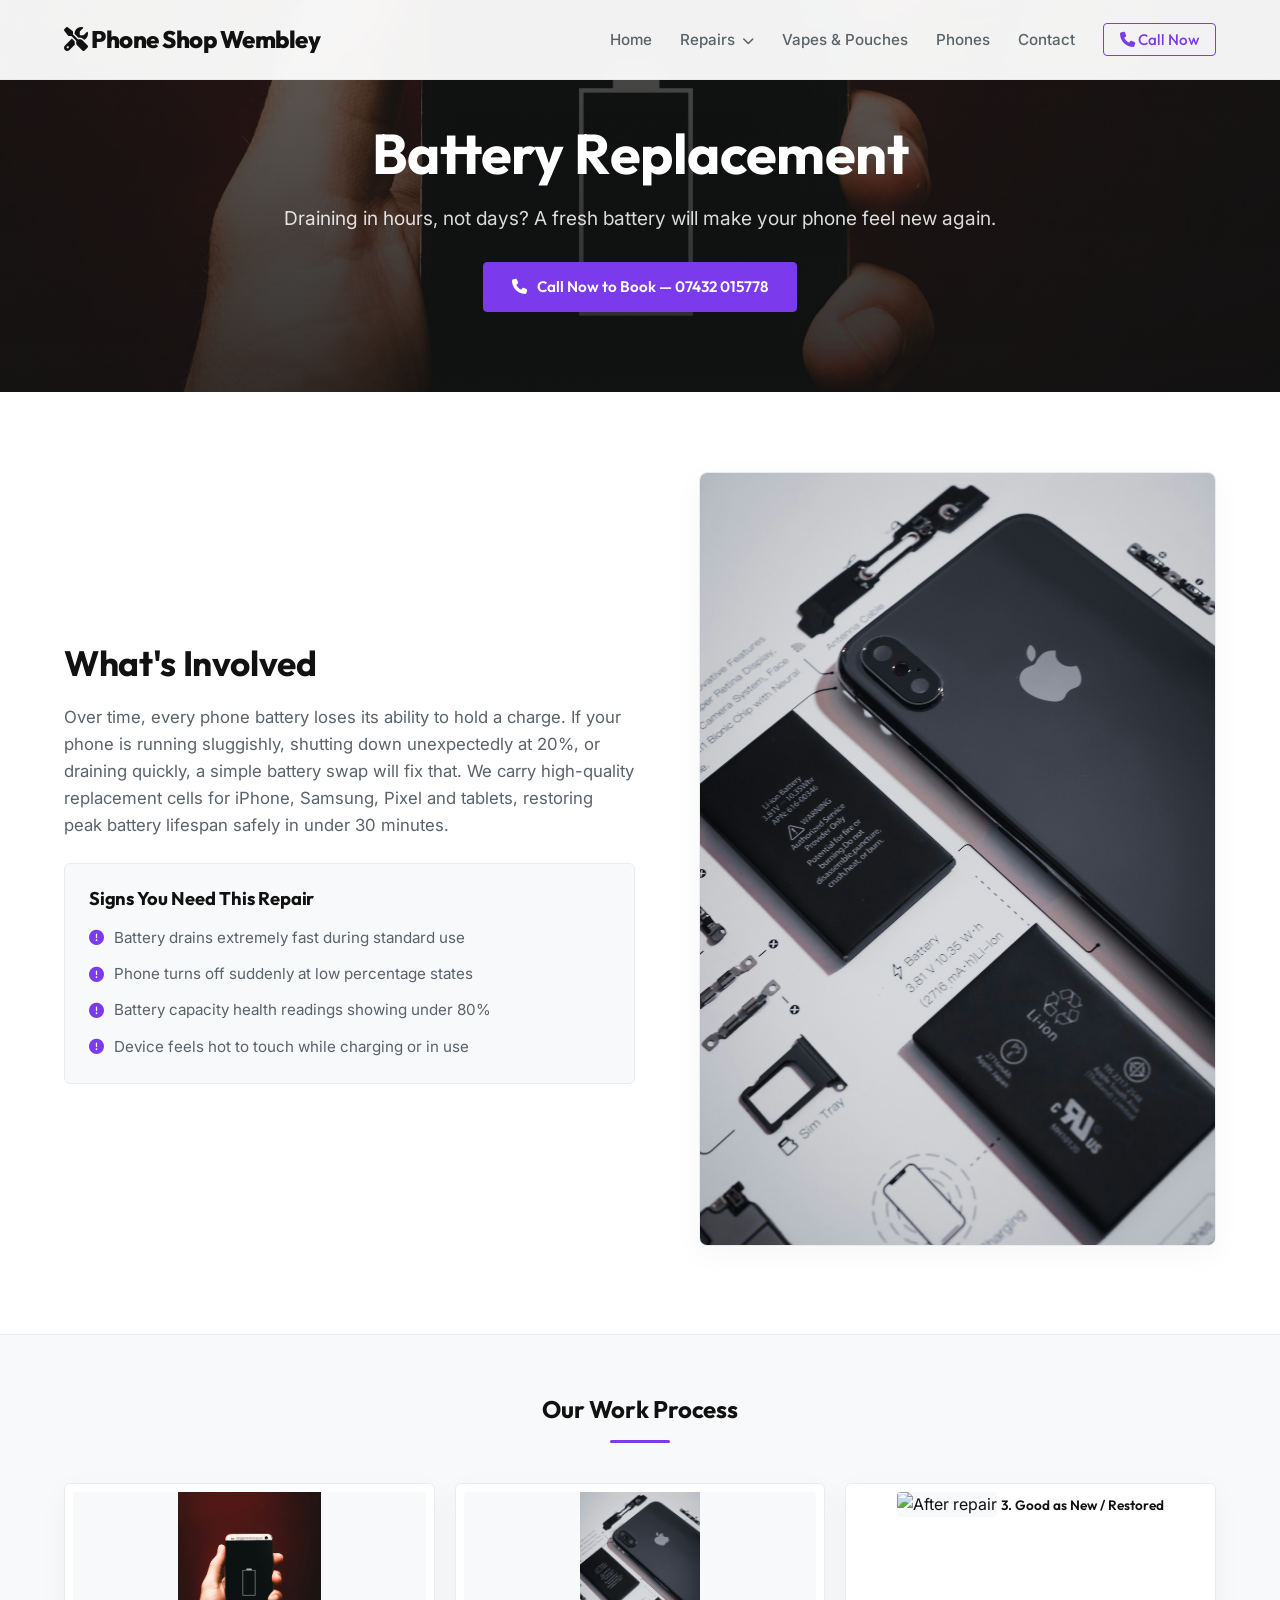
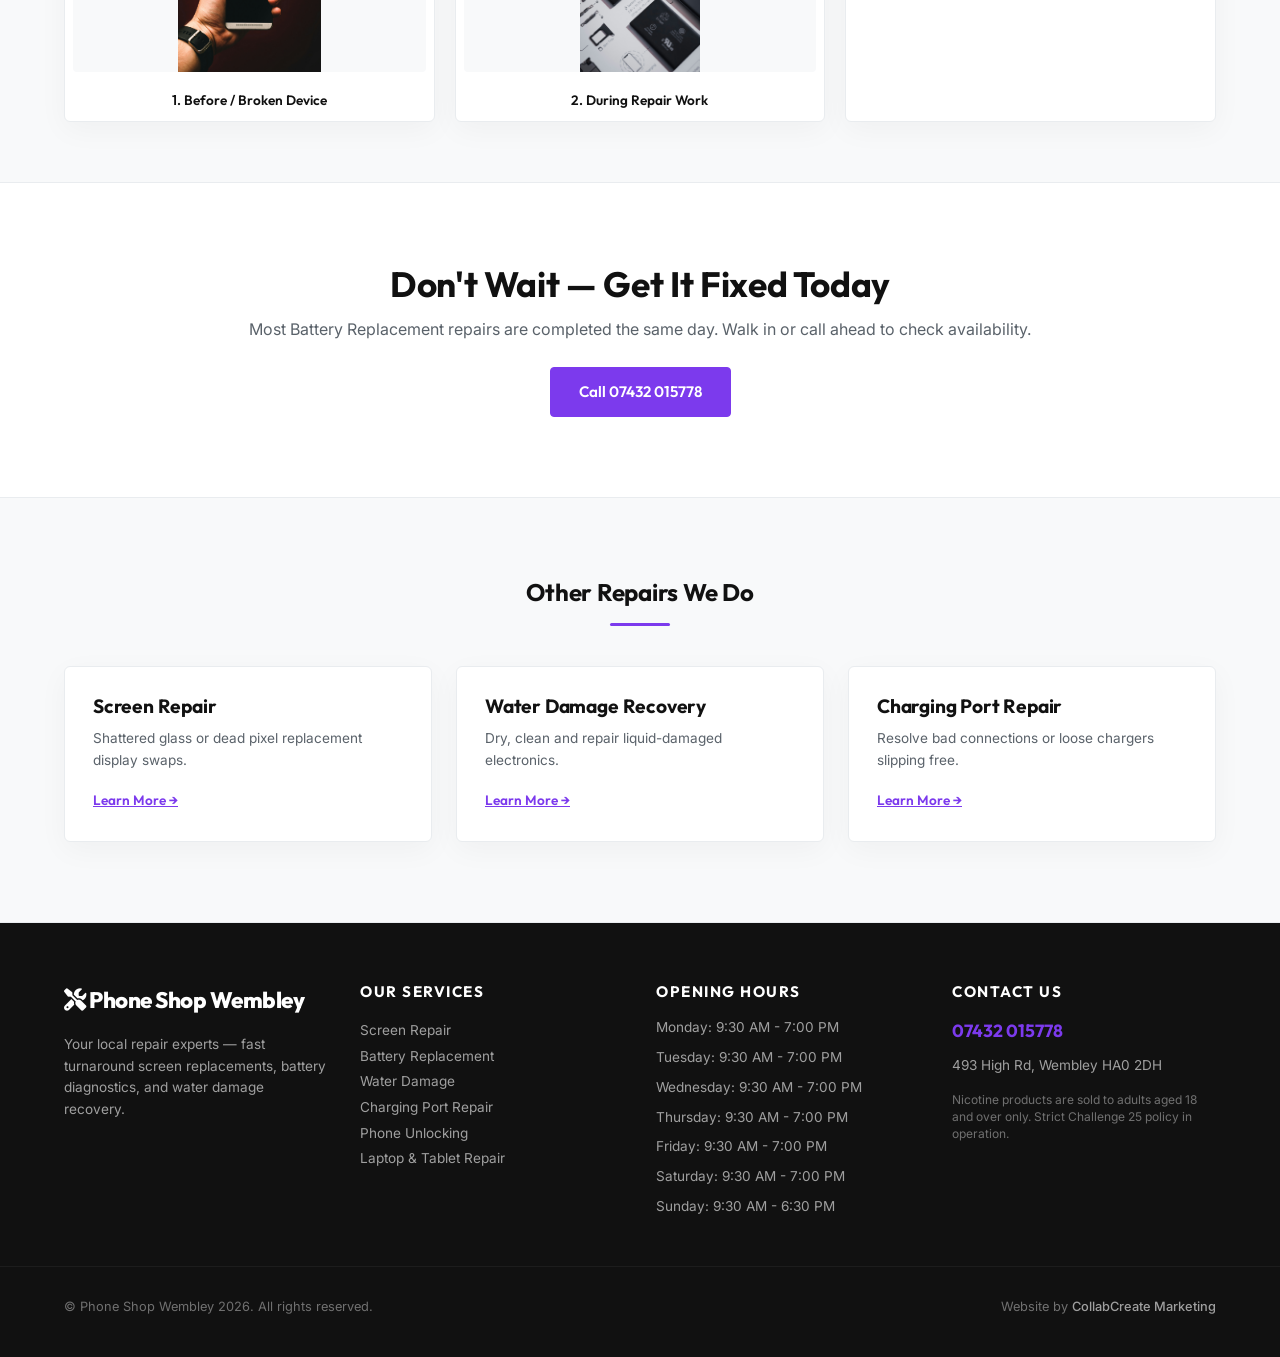
==== battery-replacement.html @ 8e0f6bb6 "Deploy premium responsive outreach site" ====
<!DOCTYPE html>
<html lang="en">
<head>
    <meta charset="UTF-8">
    <meta name="viewport" content="width=device-width, initial-scale=1.0">
    <title>Battery Replacement Repairs | Phone Shop Wembley Wembley, London</title>
    <link rel="stylesheet" href="styles.css">
    <link href="https://fonts.googleapis.com/css2?family=Inter:wght@300;400;500;600;700&family=Outfit:wght@400;500;600;700;800&display=swap" rel="stylesheet">
    <link rel="stylesheet" href="https://cdnjs.cloudflare.com/ajax/libs/font-awesome/6.4.0/css/all.min.css">
    
    <!-- Open Graph Metadata -->
    <meta property="og:title" content="Battery Replacement Repairs | Phone Shop Wembley Wembley, London">
    <meta property="og:description" content="Fast, premium screen repairs, battery replacements, water damage recovery, vapes, pouches, and refurbished phones in Wembley, London.">
    <meta property="og:image" content="https://mowleed2000.github.io/phone-shop-wembley/storefront.webp">
    <meta property="og:url" content="https://mowleed2000.github.io/phone-shop-wembley/battery-replacement.html">
    <meta property="og:type" content="website">

    <!-- Microsoft Clarity Tracking Code -->
    <script type="text/javascript">
        (function(c,l,a,r,i,t,y){
            c[a]=c[a]||function(){(c[a].q=c[a].q||[]).push(arguments)};
            t=l.createElement(r);t.async=1;t.src="https://www.clarity.ms/tag/"+i;
            y=l.getElementsByTagName(r)[0];y.parentNode.insertBefore(t,y);
        })(window, document, "clarity", "script", "x1smlah9oa");
    </script>
</head>
<body>

    <nav class="navbar">
        <div class="container nav-container">
            <a href="index.html" class="logo"><i class="fa-solid fa-screwdriver-wrench"></i> Phone Shop Wembley</a>
            <ul class="nav-links" id="navLinks">
                <li><a href="index.html">Home</a></li>
                <li class="dropdown">
                    <a href="#" class="dropdown-trigger">Repairs <i class="fa-solid fa-chevron-down" style="font-size:0.75rem; margin-left:3px;"></i></a>
                    <ul class="dropdown-menu">
                        <li><a href="screen-repair.html">Screen Repair</a></li>
                        <li><a href="battery-replacement.html">Battery Replacement</a></li>
                        <li><a href="water-damage.html">Water Damage</a></li>
                        <li><a href="charging-port.html">Charging Port Repair</a></li>
                        <li><a href="phone-unlocking.html">Phone Unlocking</a></li>
                        <li><a href="laptop-tablet.html">Laptop &amp; Tablet Repair</a></li>
                    </ul>
                </li>
                <li><a href="vapes-pouches.html">Vapes &amp; Pouches</a></li>
                <li><a href="phones-in-store.html">Phones</a></li>
                <li><a href="contact.html">Contact</a></li>
                <li><a href="tel:07432015778" class="btn-nav-cta"><i class="fa-solid fa-phone"></i> Call Now</a></li>
            </ul>
            <div class="hamburger" id="hamburger"><i class="fa-solid fa-bars"></i></div>
        </div>
    </nav>

            <section class="service-hero" style="background-image: linear-gradient(rgba(17, 17, 17, 0.65), rgba(17, 17, 17, 0.85)), url('Battery Replacment page 1.jpg');">
                <div class="container text-center reveal">
                    <h1>Battery Replacement</h1>
                    <p>Draining in hours, not days? A fresh battery will make your phone feel new again.</p>
                    <a href="tel:07432015778" class="btn btn-primary"><i class="fa-solid fa-phone"></i> Call Now to Book — 07432 015778</a>
                </div>
            </section>

            <section class="service-details">
                <div class="container details-grid">
                    <div class="details-text reveal">
                        <h2>What's Involved</h2>
                        <p>Over time, every phone battery loses its ability to hold a charge. If your phone is running sluggishly, shutting down unexpectedly at 20%, or draining quickly, a simple battery swap will fix that. We carry high-quality replacement cells for iPhone, Samsung, Pixel and tablets, restoring peak battery lifespan safely in under 30 minutes.</p>
                        
                        <div class="symptoms-box">
                            <h3>Signs You Need This Repair</h3>
                            <ul class="symptoms-list">
                                <li><i class='fa-solid fa-circle-exclamation'></i> Battery drains extremely fast during standard use</li><li><i class='fa-solid fa-circle-exclamation'></i> Phone turns off suddenly at low percentage states</li><li><i class='fa-solid fa-circle-exclamation'></i> Battery capacity health readings showing under 80%</li><li><i class='fa-solid fa-circle-exclamation'></i> Device feels hot to touch while charging or in use</li>
                            </ul>
                        </div>
                    </div>
                    <div class="details-image reveal">
                        <img src="Battery replacment page 2.jpg" alt="Technician working on device" class="in-process-img">
                    </div>
                </div>
            </section>

            <section class="service-gallery">
                <div class="container">
                    <div class="section-header text-center reveal">
                        <h2>Our Work Process</h2>
                        <div class="accent-divider"></div>
                    </div>
                    <div class="gallery-row battery-gallery reveal">
                        <div class="gallery-item-wrapper" onclick="openLightbox('Battery Replacment page 1.jpg', 'Before / Broken Device')">
                            <img src="Battery Replacment page 1.jpg" alt="Before repair">
                            <span>1. Before / Broken Device</span>
                        </div>
                        <div class="gallery-item-wrapper" onclick="openLightbox('Battery replacment page 2.jpg', 'During Repair Work')">
                            <img src="Battery replacment page 2.jpg" alt="During repair">
                            <span>2. During Repair Work</span>
                        </div>
                        <div class="gallery-item-wrapper" onclick="openLightbox('Battery fixed 100 percent.jpg', 'Good as New / Restored')">
                            <img src="Battery fixed 100 percent.jpg" alt="After repair">
                            <span>3. Good as New / Restored</span>
                        </div>
                    </div>
                </div>
            </section>

            <section class="service-cta text-center reveal">
                <div class="container">
                    <h2>Don't Wait — Get It Fixed Today</h2>
                    <p>Most Battery Replacement repairs are completed the same day. Walk in or call ahead to check availability.</p>
                    <a href="tel:07432015778" class="btn btn-primary">Call 07432 015778</a>
                </div>
            </section>

            <section class="related-services">
                <div class="container">
                    <div class="section-header text-center reveal">
                        <h2>Other Repairs We Do</h2>
                        <div class="accent-divider"></div>
                    </div>
                    <div class="related-grid reveal">
                        
                <div class="related-card">
                    <h3>Screen Repair</h3>
                    <p>Shattered glass or dead pixel replacement display swaps.</p>
                    <a href="screen-repair.html" class="learn-more">Learn More &rarr;</a>
                </div>
        
                <div class="related-card">
                    <h3>Water Damage Recovery</h3>
                    <p>Dry, clean and repair liquid-damaged electronics.</p>
                    <a href="water-damage.html" class="learn-more">Learn More &rarr;</a>
                </div>
        
                <div class="related-card">
                    <h3>Charging Port Repair</h3>
                    <p>Resolve bad connections or loose chargers slipping free.</p>
                    <a href="charging-port.html" class="learn-more">Learn More &rarr;</a>
                </div>
        
                    </div>
                </div>
            </section>
        
    <!-- Lightbox Modal -->
    <div id="lightboxModal" class="lightbox">
        <span class="lightbox-close" onclick="closeLightbox()">&times;</span>
        <img class="lightbox-content" id="lightboxImg">
        <div id="lightboxCaption" class="lightbox-caption"></div>
    </div>

    <footer class="footer">
        <div class="container footer-grid">
            <div class="footer-brand">
                <a href="index.html" class="footer-logo"><i class="fa-solid fa-screwdriver-wrench"></i> Phone Shop Wembley</a>
                <p style="margin-top: 15px; font-size: 0.85rem; line-height: 1.6; color: rgba(255, 255, 255, 0.6);">Your local repair experts — fast turnaround screen replacements, battery diagnostics, and water damage recovery.</p>
            </div>
            <div class="footer-links">
                <h4>Our Services</h4>
                <p><a href="screen-repair.html">Screen Repair</a></p>
                <p><a href="battery-replacement.html">Battery Replacement</a></p>
                <p><a href="water-damage.html">Water Damage</a></p>
                <p><a href="charging-port.html">Charging Port Repair</a></p>
                <p><a href="phone-unlocking.html">Phone Unlocking</a></p>
                <p><a href="laptop-tablet.html">Laptop &amp; Tablet Repair</a></p>
            </div>
            <div class="footer-hours">
                <h4>Opening Hours</h4>
                <ul>
                    <li>Monday: 9:30 AM - 7:00 PM</li><li>Tuesday: 9:30 AM - 7:00 PM</li><li>Wednesday: 9:30 AM - 7:00 PM</li><li>Thursday: 9:30 AM - 7:00 PM</li><li>Friday: 9:30 AM - 7:00 PM</li><li>Saturday: 9:30 AM - 7:00 PM</li><li>Sunday: 9:30 AM - 6:30 PM</li>
                </ul>
            </div>
            <div class="footer-contact">
                <h4>Contact Us</h4>
                <p class="phone-num"><a href="tel:07432015778">07432 015778</a></p>
                <p style="margin-top: 10px; font-size: 0.85rem; color: rgba(255, 255, 255, 0.6);">493 High Rd, Wembley HA0 2DH</p>
                <p style="margin-top: 15px; font-size: 0.75rem; color: rgba(255, 255, 255, 0.4); line-height: 1.4;">
                    Nicotine products are sold to adults aged 18 and over only. Strict Challenge 25 policy in operation.
                </p>
            </div>
        </div>
        <div class="footer-bottom">
            <div class="container" style="display: flex; justify-content: space-between; flex-wrap: wrap; gap: 10px; width: 100%;">
                <p>&copy; Phone Shop Wembley 2026. All rights reserved.</p>
                <p class="agency-credit">Website by <a href="https://collabcreate.co.uk" target="_blank">CollabCreate Marketing</a></p>
            </div>
        </div>
    </footer>
    <script src="script.js"></script>
</body>
</html>
---- styles.css ----
/* CCM Tech Repair Site Stylesheet */
:root {
    --bg-main: #ffffff;
    --bg-card: #ffffff;
    --bg-alternate: #f8f9fa;
    --text-main: #111111;
    --text-muted: #5a626a;
    --border-color: #e9ecef;
    --primary: #7c3aed;
    --primary-hover: #6d28d9;
    --primary-glow: rgba(124, 58, 237, 0.15);
    --shadow: 0 8px 30px rgba(0, 0, 0, 0.04);
    --font-sans: 'Inter', sans-serif;
    --font-heading: 'Outfit', sans-serif;
    --nav-height: 80px;
}

/* Global Reset */
* {
    margin: 0;
    padding: 0;
    box-sizing: border-box;
}

html, body {
    width: 100%;
    overflow-x: hidden;
    background-color: var(--bg-main);
    color: var(--text-main);
    font-family: var(--font-sans);
    line-height: 1.6;
    scroll-behavior: smooth;
}

/* Layout Utilities */
.container {
    max-width: 1200px;
    margin: 0 auto;
    padding: 0 24px;
    width: 100%;
}

.text-center {
    text-align: center;
}

.primary-text {
    color: var(--primary);
}

.accent-divider {
    width: 60px;
    height: 3px;
    background-color: var(--primary);
    margin: 16px auto 0;
    border-radius: 2px;
}

.section-subtitle {
    display: inline-block;
    font-family: var(--font-heading);
    font-size: 0.8rem;
    font-weight: 700;
    text-transform: uppercase;
    letter-spacing: 3px;
    color: var(--primary);
    margin-bottom: 12px;
}

/* Typography */
h1, h2, h3, h4 {
    font-family: var(--font-heading);
    font-weight: 700;
    letter-spacing: -0.01em;
    line-height: 1.2;
}

/* Scroll Animations */
.reveal {
    opacity: 0;
    transform: translateY(30px);
    transition: all 0.8s cubic-bezier(0.16, 1, 0.3, 1);
}

.reveal.active {
    opacity: 1;
    transform: translateY(0);
}

/* Buttons */
.btn {
    display: inline-flex;
    align-items: center;
    justify-content: center;
    gap: 10px;
    padding: 12px 28px;
    font-family: var(--font-heading);
    font-size: 0.95rem;
    font-weight: 600;
    text-decoration: none;
    border-radius: 4px;
    transition: all 0.3s ease;
    cursor: pointer;
    border: none;
}

.btn-primary {
    background-color: var(--primary);
    color: #ffffff;
    border: 1px solid var(--primary);
}

.btn-primary:hover {
    background-color: var(--primary-hover);
    border-color: var(--primary-hover);
    transform: translateY(-2px);
    box-shadow: 0 8px 20px var(--primary-glow);
}

.btn-outline {
    background-color: transparent;
    color: var(--text-main);
    border: 1px solid var(--border-color);
}

.btn-outline:hover {
    background-color: var(--bg-alternate);
    border-color: var(--primary);
    color: var(--primary);
    transform: translateY(-2px);
}

/* Navigation Bar */
.navbar {
    position: fixed;
    top: 0;
    left: 0;
    width: 100%;
    height: var(--nav-height);
    background-color: rgba(255, 255, 255, 0.95);
    backdrop-filter: blur(8px);
    -webkit-backdrop-filter: blur(8px);
    border-bottom: 1px solid var(--border-color);
    z-index: 1000;
    display: flex;
    align-items: center;
}

.nav-container {
    display: flex;
    justify-content: space-between;
    align-items: center;
}

.logo {
    font-family: var(--font-heading);
    font-size: 1.5rem;
    font-weight: 800;
    color: var(--text-main);
    text-decoration: none;
    letter-spacing: -0.5px;
}

.nav-links {
    display: flex;
    align-items: center;
    list-style: none;
    gap: 28px;
}

.nav-links a {
    color: var(--text-muted);
    text-decoration: none;
    font-size: 0.95rem;
    font-weight: 500;
    transition: color 0.3s ease;
}

.nav-links a:hover {
    color: var(--text-main);
}

.btn-nav-cta {
    background-color: transparent;
    color: var(--primary) !important;
    border: 1px solid var(--primary);
    padding: 6px 16px;
    border-radius: 4px;
    font-family: var(--font-heading);
    font-size: 0.85rem;
    font-weight: 600;
    transition: all 0.3s ease;
}

.btn-nav-cta:hover {
    background-color: var(--primary);
    color: #ffffff !important;
}

.hamburger {
    display: none;
    color: var(--text-main);
    font-size: 1.4rem;
    cursor: pointer;
}

/* Dropdown Menu */
.dropdown {
    position: relative;
}

.dropdown-menu {
    display: none;
    position: absolute;
    top: 100%;
    left: 0;
    background-color: var(--bg-card);
    border: 1px solid var(--border-color);
    box-shadow: var(--shadow);
    list-style: none;
    min-width: 220px;
    border-radius: 4px;
    padding: 10px 0;
    z-index: 100;
}

.dropdown-menu li a {
    display: block;
    padding: 10px 20px;
    color: var(--text-main);
    font-size: 0.9rem;
    text-transform: none;
    letter-spacing: normal;
}

.dropdown-menu li a:hover {
    background-color: var(--bg-alternate);
    color: var(--primary);
}

.dropdown:hover .dropdown-menu {
    display: block;
}

/* Hero Section */
.hero {
    padding: calc(var(--nav-height) + 60px) 0 80px;
    background-size: cover;
    background-position: center;
    position: relative;
}

.hero-grid {
    display: grid;
    grid-template-columns: 1.1fr 0.9fr;
    gap: 48px;
    align-items: center;
}

.hero-content .eyebrow {
    font-family: var(--font-heading);
    color: var(--primary);
    font-size: 0.8rem;
    font-weight: 700;
    text-transform: uppercase;
    letter-spacing: 3px;
    margin-bottom: 20px;
    display: block;
}

.hero h1 {
    font-size: 3.8rem;
    margin-bottom: 20px;
    color: var(--text-main);
}

.hero-tagline {
    font-size: 1.15rem;
    color: var(--text-muted);
    margin-bottom: 32px;
}

.hero-btns {
    display: flex;
    gap: 16px;
    margin-bottom: 32px;
}

.walk-ins-tag {
    display: flex;
    flex-wrap: wrap;
    gap: 12px;
}

.badge {
    display: inline-flex;
    align-items: center;
    gap: 6px;
    background-color: var(--bg-alternate);
    border: 1px solid var(--border-color);
    color: var(--text-muted);
    padding: 6px 12px;
    border-radius: 4px;
    font-size: 0.8rem;
    font-weight: 600;
}

.badge i {
    color: var(--primary);
}

.hero-image-wrapper {
    position: relative;
    width: 100%;
}

.hero-image-frame {
    position: relative;
    border: 1px solid var(--border-color);
    padding: 10px;
    border-radius: 8px;
    background-color: var(--bg-card);
    box-shadow: var(--shadow);
    cursor: pointer;
    overflow: hidden;
}

.hero-image {
    width: 100%;
    border-radius: 4px;
    display: block;
    object-fit: cover;
    aspect-ratio: 4/5;
    transition: transform 0.5s ease;
}

.hero-image-frame:hover .hero-image {
    transform: scale(1.02);
}

.frame-overlay {
    position: absolute;
    top: 10px;
    left: 10px;
    right: 10px;
    bottom: 10px;
    background-color: rgba(17, 17, 17, 0.85);
    display: flex;
    flex-direction: column;
    align-items: center;
    justify-content: center;
    gap: 10px;
    color: #ffffff;
    opacity: 0;
    transition: opacity 0.3s ease;
    border-radius: 4px;
}

.hero-image-frame:hover .frame-overlay {
    opacity: 1;
}

.frame-overlay i {
    font-size: 1.8rem;
    color: var(--primary);
}

.frame-overlay span {
    font-family: var(--font-heading);
    font-size: 0.8rem;
    font-weight: 600;
    text-transform: uppercase;
    letter-spacing: 1.5px;
}

/* Services Grid on Home */
.services {
    padding: 80px 0;
    background-color: var(--bg-alternate);
    border-top: 1px solid var(--border-color);
    border-bottom: 1px solid var(--border-color);
}

.services .section-header {
    margin-bottom: 48px;
}

.services .subheading {
    color: var(--text-muted);
    font-size: 1.05rem;
    margin-top: 8px;
}

.services-grid {
    display: grid;
    grid-template-columns: repeat(3, 1fr);
    gap: 24px;
}

.service-card-link {
    text-decoration: none;
}

.service-card {
    height: 280px;
    border-radius: 8px;
    background-size: cover;
    background-position: center;
    position: relative;
    overflow: hidden;
    display: flex;
    align-items: flex-end;
    transition: transform 0.3s ease, box-shadow 0.3s ease;
}

.service-card::after {
    content: '';
    position: absolute;
    top: 0;
    left: 0;
    width: 100%;
    height: 100%;
    background: linear-gradient(to top, rgba(17, 17, 17, 0.95) 0%, rgba(17, 17, 17, 0.4) 60%, rgba(17, 17, 17, 0.1) 100%);
    z-index: 1;
    transition: background 0.3s ease;
}

.service-card:hover {
    transform: translateY(-4px);
    box-shadow: 0 12px 30px rgba(0, 0, 0, 0.15);
}

.service-card:hover::after {
    background: linear-gradient(to top, rgba(17, 17, 17, 0.98) 0%, rgba(17, 17, 17, 0.5) 60%, rgba(17, 17, 17, 0.2) 100%);
}

.card-content {
    padding: 24px;
    color: #ffffff;
    width: 100%;
    z-index: 2;
}

.service-card h3 {
    font-size: 1.4rem;
    margin-bottom: 6px;
    color: #ffffff;
}

.service-card p {
    font-size: 0.85rem;
    color: rgba(255, 255, 255, 0.8);
    margin-bottom: 12px;
}

.learn-more {
    font-family: var(--font-heading);
    font-size: 0.85rem;
    font-weight: 600;
    color: var(--primary);
}

/* Why Us Section */
.why-us {
    padding: 80px 0;
}

.why-us-grid {
    display: grid;
    grid-template-columns: repeat(3, 1fr);
    gap: 32px;
    margin-top: 48px;
}

.why-card {
    background-color: var(--bg-card);
    border: 1px solid var(--border-color);
    border-radius: 8px;
    padding: 32px;
    box-shadow: var(--shadow);
}

.why-icon {
    font-size: 2.2rem;
    color: var(--primary);
    margin-bottom: 20px;
}

.why-card h3 {
    font-size: 1.25rem;
    margin-bottom: 12px;
}

.why-card p {
    color: var(--text-muted);
    font-size: 0.9rem;
}

/* Vapes Teaser */
.vapes-teaser {
    padding: 80px 0;
    background-color: var(--bg-alternate);
    border-top: 1px solid var(--border-color);
    border-bottom: 1px solid var(--border-color);
}

.vapes-teaser-grid {
    display: grid;
    grid-template-columns: 1.1fr 0.9fr;
    gap: 48px;
    align-items: center;
}

.vapes-teaser-content h2 {
    font-size: 2.5rem;
    margin-bottom: 16px;
}

.vapes-teaser-content p {
    color: var(--text-muted);
    margin-bottom: 24px;
    font-size: 1.05rem;
}

.disclaimer-text {
    font-size: 0.75rem;
    color: var(--text-muted);
    margin-top: 16px;
}

.vape-brand-anchors {
    display: flex;
    justify-content: center;
    gap: 20px;
}

.teaser-brand-img {
    width: 45%;
    max-width: 180px;
    border-radius: 8px;
    border: 1px solid var(--border-color);
    box-shadow: var(--shadow);
}

/* Phones Teaser */
.phones-teaser {
    padding: 80px 0;
}

.phones-teaser-grid {
    display: grid;
    grid-template-columns: 1fr 1fr;
    gap: 48px;
    align-items: center;
}

.phones-teaser-content h2 {
    font-size: 2.5rem;
    margin-bottom: 16px;
}

.phones-teaser-content p {
    color: var(--text-muted);
    margin-bottom: 24px;
    font-size: 1.05rem;
}

.phone-anchors-grid {
    display: grid;
    grid-template-columns: repeat(3, 1fr);
    gap: 16px;
}

.phone-item-card {
    text-align: center;
    background-color: var(--bg-alternate);
    border: 1px solid var(--border-color);
    padding: 16px;
    border-radius: 8px;
}

.phone-item-card img {
    width: 100%;
    height: auto;
    max-height: 120px;
    object-fit: contain;
    margin-bottom: 10px;
}

.phone-item-card span {
    font-family: var(--font-heading);
    font-size: 0.8rem;
    font-weight: 600;
}

/* Reviews on Home */
.reviews {
    padding: 80px 0;
    background-color: var(--bg-alternate);
    border-top: 1px solid var(--border-color);
    border-bottom: 1px solid var(--border-color);
}

.reviews-grid {
    display: grid;
    grid-template-columns: repeat(3, 1fr);
    gap: 24px;
    margin-top: 40px;
}

.review-card {
    background-color: var(--bg-card);
    border: 1px solid var(--border-color);
    padding: 32px;
    border-radius: 6px;
    box-shadow: var(--shadow);
    display: flex;
    flex-direction: column;
    justify-content: space-between;
}

.review-card .review-text {
    font-style: italic;
    font-size: 0.95rem;
    color: var(--text-muted);
    margin-bottom: 20px;
}

.review-author {
    font-family: var(--font-heading);
    font-weight: 600;
    font-size: 0.85rem;
    display: flex;
    justify-content: space-between;
    align-items: center;
}

.stars {
    color: #ffb400;
    font-size: 0.8rem;
}

/* Final CTA */
.final-cta {
    padding: 100px 0;
    background-size: cover;
    background-position: center;
    color: #ffffff;
}

.final-cta h2 {
    font-size: 3rem;
    margin-bottom: 16px;
    color: #ffffff;
}

.final-cta p {
    font-size: 1.15rem;
    color: rgba(255, 255, 255, 0.85);
    margin-bottom: 30px;
}

.btn-large {
    padding: 14px 40px;
    font-size: 1.1rem;
}

/* Service Page Styling */
.service-hero {
    padding: 120px 0 80px;
    background-size: cover;
    background-position: center;
    color: #ffffff;
}

.service-hero h1 {
    font-size: 3.5rem;
    color: #ffffff;
    margin-bottom: 16px;
}

.service-hero p {
    font-size: 1.2rem;
    color: rgba(255, 255, 255, 0.85);
    margin-bottom: 28px;
}

.details-grid {
    display: grid;
    grid-template-columns: 1.05fr 0.95fr;
    gap: 64px;
    align-items: center;
}

.service-details {
    padding: 80px 0;
}

.details-text h2 {
    font-size: 2.2rem;
    margin-bottom: 20px;
}

.details-text p {
    color: var(--text-muted);
    font-size: 1.05rem;
    margin-bottom: 24px;
}

.symptoms-box {
    background-color: var(--bg-alternate);
    border: 1px solid var(--border-color);
    padding: 24px;
    border-radius: 6px;
}

.symptoms-box h3 {
    font-size: 1.15rem;
    margin-bottom: 16px;
}

.symptoms-list {
    list-style: none;
    display: flex;
    flex-direction: column;
    gap: 12px;
}

.symptoms-list li {
    font-size: 0.95rem;
    color: var(--text-muted);
    display: flex;
    align-items: center;
    gap: 10px;
}

.symptoms-list li i {
    color: var(--primary);
}

.in-process-img {
    width: 100%;
    border-radius: 8px;
    border: 1px solid var(--border-color);
    box-shadow: var(--shadow);
}

.service-gallery {
    padding: 60px 0;
    background-color: var(--bg-alternate);
    border-top: 1px solid var(--border-color);
    border-bottom: 1px solid var(--border-color);
}

.gallery-row {
    display: grid;
    grid-template-columns: repeat(auto-fit, minmax(250px, 1fr));
    gap: 20px;
    margin-top: 40px;
}

.gallery-item-wrapper {
    background-color: var(--bg-card);
    border: 1px solid var(--border-color);
    border-radius: 6px;
    padding: 8px;
    cursor: pointer;
    text-align: center;
    box-shadow: var(--shadow);
}

.gallery-item-wrapper img {
    width: 100%;
    height: 180px;
    object-fit: cover;
    border-radius: 4px;
    margin-bottom: 8px;
}

.gallery-item-wrapper span {
    font-family: var(--font-heading);
    font-size: 0.85rem;
    font-weight: 600;
}

/* Battery gallery containment (Checklist Issue 6) */
.battery-gallery .gallery-item-wrapper img {
    object-fit: contain !important;
    background-color: var(--bg-alternate);
}

.service-cta {
    padding: 80px 0;
}

.service-cta h2 {
    font-size: 2.2rem;
    margin-bottom: 12px;
}

.service-cta p {
    color: var(--text-muted);
    margin-bottom: 24px;
}

.related-services {
    padding: 80px 0;
    background-color: var(--bg-alternate);
    border-top: 1px solid var(--border-color);
}

.related-grid {
    display: grid;
    grid-template-columns: repeat(3, 1fr);
    gap: 24px;
    margin-top: 40px;
}

.related-card {
    background-color: var(--bg-card);
    border: 1px solid var(--border-color);
    padding: 28px;
    border-radius: 6px;
    box-shadow: var(--shadow);
}

.related-card h3 {
    font-size: 1.2rem;
    margin-bottom: 10px;
}

.related-card p {
    font-size: 0.85rem;
    color: var(--text-muted);
    margin-bottom: 16px;
}

/* Page Hero Template */
.page-hero {
    padding: calc(var(--nav-height) + 40px) 0 40px;
    border-bottom: 1px solid var(--border-color);
    background-color: var(--bg-alternate);
}

.page-hero h1 {
    font-size: 3rem;
    margin-bottom: 8px;
}

.page-hero p {
    font-size: 1.1rem;
    color: var(--text-muted);
}

/* Vapes Page Specific */
.pouches-section, .vapes-section {
    padding: 80px 0;
}

.pouches-section {
    border-bottom: 1px solid var(--border-color);
}

.pouches-grid {
    display: grid;
    grid-template-columns: repeat(5, 1fr);
    gap: 20px;
    margin-top: 48px;
}

.vapes-grid-two {
    display: grid;
    grid-template-columns: repeat(2, 1fr);
    gap: 24px;
    max-width: 600px;
    margin: 48px auto 0;
}

.brand-card, .brand-card-two {
    background-color: var(--bg-card);
    border: 1px solid var(--border-color);
    padding: 16px;
    border-radius: 8px;
    text-align: center;
    box-shadow: var(--shadow);
}

.brand-card img, .brand-card-two img {
    width: 100%;
    height: 140px;
    object-fit: contain;
    margin-bottom: 12px;
}

.brand-card h3, .brand-card-two h3 {
    font-size: 1rem;
    font-family: var(--font-heading);
    font-weight: 700;
}

.vapes-cta, .phones-cta, .contact-cta {
    padding: 60px 0;
    background-color: var(--bg-alternate);
    border-top: 1px solid var(--border-color);
    border-bottom: 1px solid var(--border-color);
}

/* Refurbished Phones Page */
.phones-section {
    padding: 80px 0;
}

.intro-paragraph {
    max-width: 700px;
    margin: 0 auto 48px;
    font-size: 1.05rem;
    color: var(--text-muted);
}

.phones-grid {
    display: grid;
    grid-template-columns: repeat(3, 1fr);
    gap: 24px;
}

.phone-product-card {
    background-color: var(--bg-card);
    border: 1px solid var(--border-color);
    padding: 24px;
    border-radius: 8px;
    text-align: center;
    box-shadow: var(--shadow);
}

.phone-product-card img {
    width: 100%;
    height: 180px;
    object-fit: contain;
    margin-bottom: 16px;
}

.phone-product-card h3 {
    font-size: 1.15rem;
    margin-bottom: 8px;
}

.avail-badge {
    display: inline-block;
    font-family: var(--font-heading);
    font-size: 0.75rem;
    font-weight: 700;
    color: var(--primary);
    background-color: var(--primary-glow);
    padding: 4px 12px;
    border-radius: 20px;
}

/* Contact Page Specific */
.contact-details-section {
    padding: 80px 0;
}

.contact-grid-page {
    display: grid;
    grid-template-columns: 1fr 1fr;
    gap: 64px;
    align-items: center;
}

.contact-left-info h2 {
    font-size: 2.5rem;
    margin-bottom: 12px;
}

.phone-large {
    font-family: var(--font-heading);
    font-size: 1.6rem;
    font-weight: 700;
    margin-bottom: 30px;
}

.phone-large a {
    color: var(--primary);
    text-decoration: none;
}

.hours-box h3 {
    font-size: 1.15rem;
    margin-bottom: 16px;
}

.contact-hours-table {
    width: 100%;
    border-collapse: collapse;
}

.contact-hours-table tr {
    border-bottom: 1px solid var(--border-color);
}

.contact-hours-table tr:last-child {
    border-bottom: none;
}

.contact-hours-table td {
    padding: 10px 0;
    font-size: 0.95rem;
    color: var(--text-muted);
}

.contact-hours-table td:last-child {
    text-align: right;
    font-weight: 600;
    color: var(--text-main);
}

.exterior-img-container {
    width: 100%;
}

.exterior-img-style {
    width: 100%;
    max-height: 400px;
    object-fit: contain;
    border-radius: 8px;
    border: 1px solid var(--border-color);
    box-shadow: var(--shadow);
    margin: 0 auto;
    display: block;
}

.map-section {
    padding: 60px 0;
    background-color: var(--bg-alternate);
    border-top: 1px solid var(--border-color);
    border-bottom: 1px solid var(--border-color);
}

.contact-map-wrapper iframe {
    display: block;
    box-shadow: var(--shadow);
    border: 1px solid var(--border-color) !important;
    margin-top: 40px;
}

/* Footer Styling */
.footer {
    padding: 60px 0 40px;
    background-color: #111111;
    color: #ffffff;
    border-top: 1px solid var(--border-color);
}

.footer-grid {
    display: grid;
    grid-template-columns: repeat(4, 1fr);
    gap: 32px;
}

.footer-brand p {
    font-size: 0.85rem;
    color: rgba(255, 255, 255, 0.6);
    margin-top: 12px;
}

.footer-logo {
    font-family: var(--font-heading);
    font-size: 1.4rem;
    font-weight: 800;
    color: #ffffff;
    text-decoration: none;
    letter-spacing: -0.5px;
}

.footer-logo .primary-text {
    color: var(--primary);
}

.footer-links h4, .footer-hours h4, .footer-contact h4 {
    font-size: 0.95rem;
    font-family: var(--font-heading);
    text-transform: uppercase;
    letter-spacing: 1.5px;
    color: #ffffff;
    margin-bottom: 16px;
}

.footer-links p a {
    color: rgba(255, 255, 255, 0.6);
    text-decoration: none;
    font-size: 0.85rem;
    transition: color 0.3s ease;
}

.footer-links p a:hover {
    color: var(--primary);
}

.footer-hours ul {
    list-style: none;
    display: flex;
    flex-direction: column;
    gap: 8px;
    font-size: 0.85rem;
    color: rgba(255, 255, 255, 0.6);
}

.footer-contact p {
    font-size: 0.85rem;
    color: rgba(255, 255, 255, 0.6);
    margin-bottom: 6px;
}

.footer-contact p.phone-num a {
    font-family: var(--font-heading);
    font-weight: 700;
    color: var(--primary);
    font-size: 1.1rem;
    text-decoration: none;
}

.footer-bottom {
    display: flex;
    justify-content: space-between;
    align-items: center;
    border-top: 1px solid rgba(255, 255, 255, 0.05);
    padding-top: 30px;
    margin-top: 48px;
    color: rgba(255, 255, 255, 0.4);
    font-size: 0.8rem;
    flex-wrap: wrap;
    gap: 16px;
}

.agency-credit a {
    color: rgba(255, 255, 255, 0.6);
    text-decoration: none;
    font-weight: 500;
}

.agency-credit a:hover {
    color: var(--primary);
}

/* Lightbox Modal */
.lightbox {
    display: none;
    position: fixed;
    z-index: 2000;
    left: 0;
    top: 0;
    width: 100%;
    height: 100%;
    background-color: rgba(17, 17, 17, 0.95);
    align-items: center;
    justify-content: center;
    flex-direction: column;
}

.lightbox.active {
    display: flex;
    width: 100% !important;
}

.lightbox-content {
    margin: auto;
    display: block;
    max-width: 90%;
    max-height: 80vh;
    border-radius: 8px;
    border: 1px solid var(--border-color);
}

.lightbox-caption {
    margin: 15px auto;
    width: 80%;
    text-align: center;
    color: var(--primary);
    font-family: var(--font-heading);
    font-weight: 600;
    font-size: 1.2rem;
}

.lightbox-close {
    position: absolute;
    top: 24px;
    right: 32px;
    color: #ffffff;
    font-size: 2.5rem;
    font-weight: bold;
    cursor: pointer;
}

.lightbox-close:hover {
    color: var(--primary);
}

/* Responsive Rules (Mobile Optimization Checklist - Issue 3, 5) */
@media (max-width: 992px) {
    h1 { font-size: 2.8rem !important; }
    h2 { font-size: 1.8rem !important; }
    .hero-grid { grid-template-columns: 1fr; text-align: center; }
    .hero-btns { justify-content: center; }
    .walk-ins-tag { justify-content: center; }
    .hero-image-wrapper { max-width: 450px; margin: 0 auto; }
    .services-grid { grid-template-columns: repeat(2, 1fr); }
    .why-us-grid { grid-template-columns: 1fr; gap: 20px; }
    .vapes-teaser-grid, .phones-teaser-grid, .contact-grid-page, .details-grid { grid-template-columns: 1fr; text-align: center; }
    .vape-brand-anchors { justify-content: center; }
    .phone-anchors-grid { max-width: 500px; margin: 0 auto; }
    .reviews-grid, .related-grid, .phones-grid { grid-template-columns: 1fr; }
    .footer-grid { grid-template-columns: repeat(2, 1fr); }
    .pouches-grid { grid-template-columns: repeat(3, 1fr); }
    .exterior-img-style { max-height: 300px; }
}

@media (max-width: 768px) {
    .service-hero h1 { font-size: 2.2rem !important; }
    .page-hero h1 { font-size: 2.2rem !important; }
    .container { padding: 0 20px !important; }
    .hamburger { display: block; }
    .nav-links {
        display: none;
        flex-direction: column;
        position: absolute;
        top: var(--nav-height);
        left: 0;
        right: 0;
        width: 100% !important;
        box-sizing: border-box;
        background-color: rgba(255, 255, 255, 0.98);
        border-bottom: 1px solid var(--border-color);
        padding: 30px;
        gap: 20px;
        align-items: center;
        box-shadow: var(--shadow);
    }
    .nav-links.active { display: flex; }
    .dropdown-menu { 
        position: static; 
        box-shadow: none; 
        border: none; 
        text-align: center; 
        display: none; 
        padding: 10px 0; 
        width: 100%;
        background-color: var(--bg-alternate);
        border-radius: 6px;
    }
    .dropdown-menu.active {
        display: block !important;
    }
    .dropdown:hover .dropdown-menu { display: none; } /* disable hover on mobile */
    .dropdown.active .dropdown-menu { display: block; }
    .footer-grid { grid-template-columns: 1fr; text-align: center; }
    .footer-hours ul { align-items: center; }
    .footer-bottom { flex-direction: column; text-align: center; }
    .pouches-grid { grid-template-columns: repeat(2, 1fr); }
    
    /* Phone Unlocking Hero Position Adjust (Checklist Issue 4) */
    .phone-unlock-hero {
        background-position: center 25% !important;
    }
    
    /* Expand buttons on mobile */
    .btn {
        width: 100%;
    }
    .hero-btns {
        flex-direction: column;
        align-items: center;
        width: 100%;
    }
    .hero-btns .btn {
        width: 100%;
        max-width: 350px;
    }
}
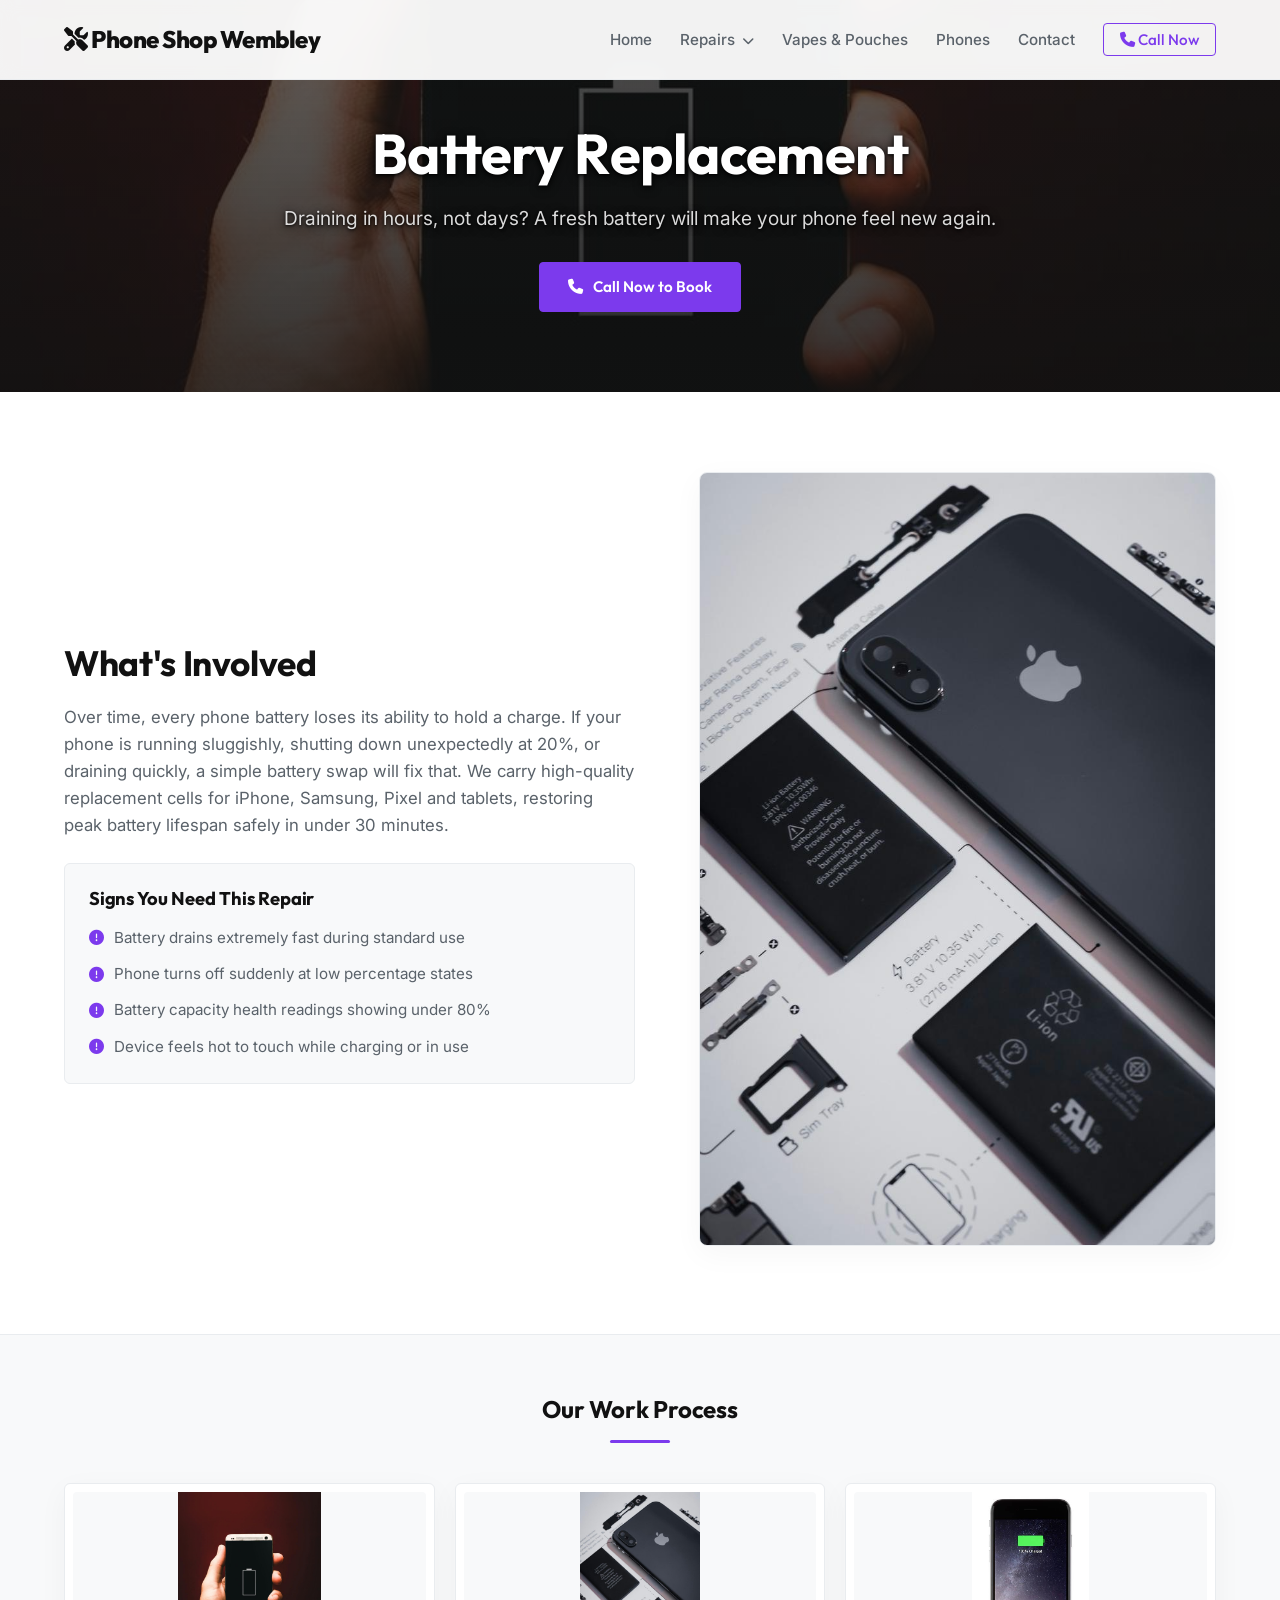
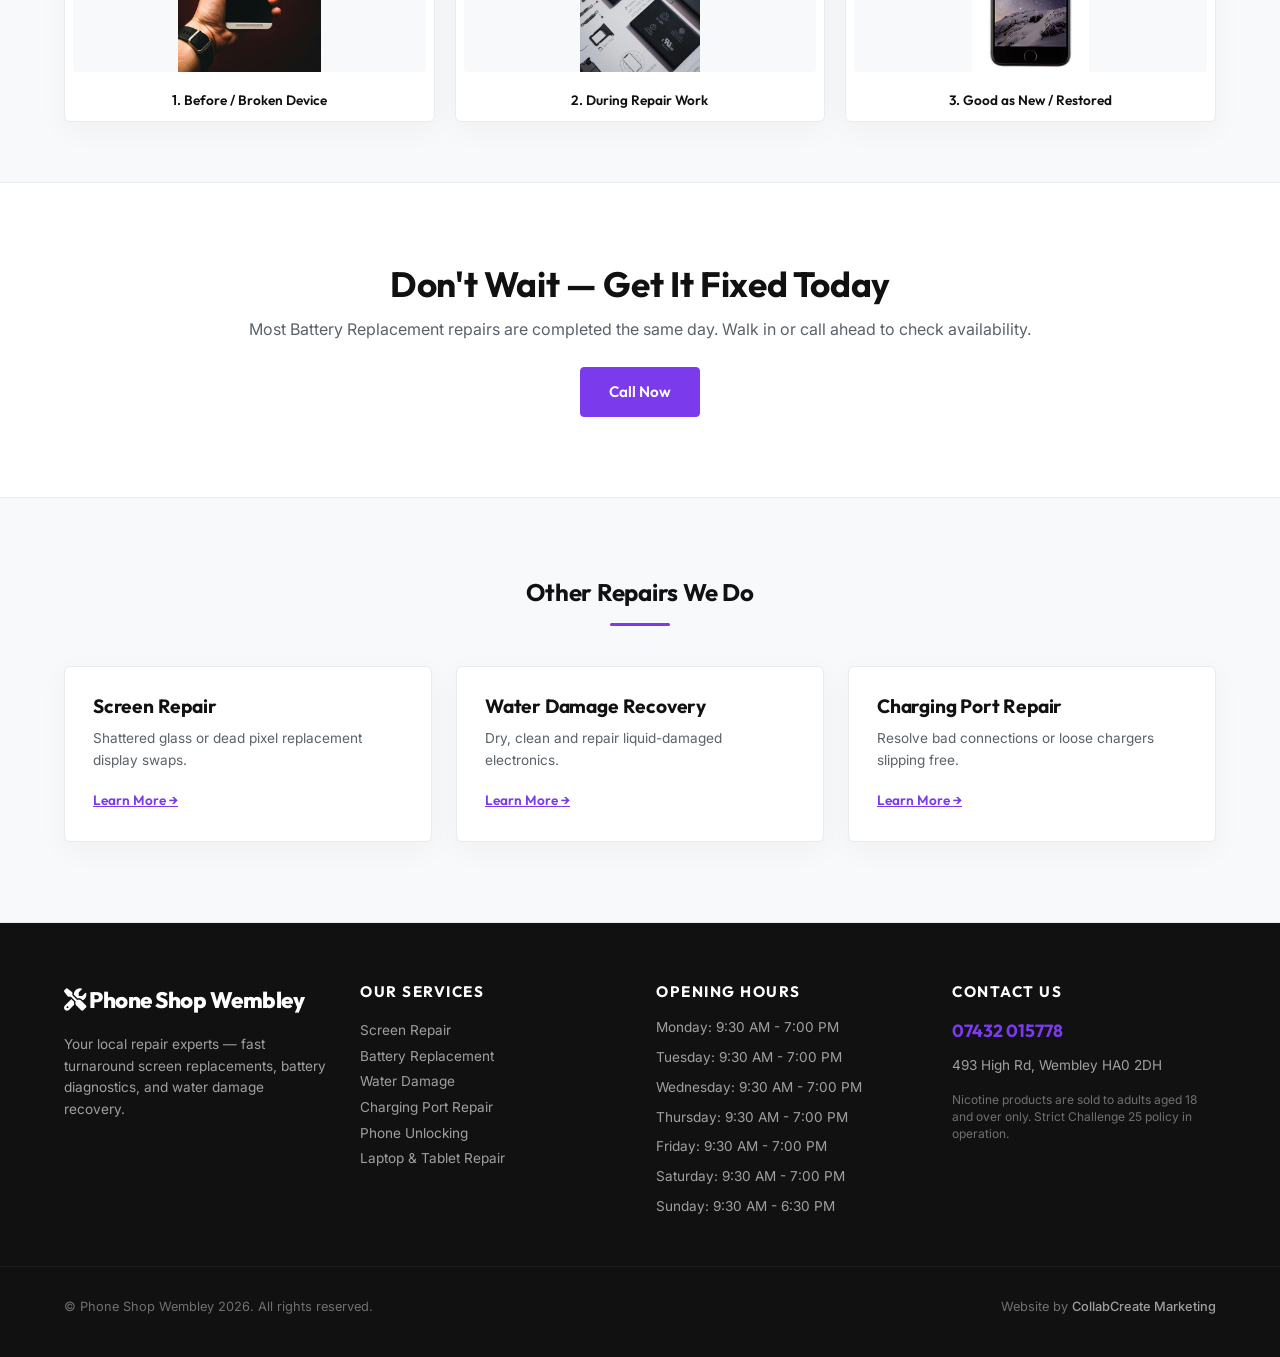
==== commit 0524ceb4: "Deploy premium responsive outreach site" ====
--- a/battery-replacement.html
+++ b/battery-replacement.html
@@ -55,7 +55,7 @@
                 <div class="container text-center reveal">
                     <h1>Battery Replacement</h1>
                     <p>Draining in hours, not days? A fresh battery will make your phone feel new again.</p>
-                    <a href="tel:07432015778" class="btn btn-primary"><i class="fa-solid fa-phone"></i> Call Now to Book — 07432 015778</a>
+                    <a href="tel:07432015778" class="btn btn-primary"><i class="fa-solid fa-phone"></i> Call Now to Book</a>
                 </div>
             </section>
 
@@ -105,7 +105,7 @@
                 <div class="container">
                     <h2>Don't Wait — Get It Fixed Today</h2>
                     <p>Most Battery Replacement repairs are completed the same day. Walk in or call ahead to check availability.</p>
-                    <a href="tel:07432015778" class="btn btn-primary">Call 07432 015778</a>
+                    <a href="tel:07432015778" class="btn btn-primary">Call Now</a>
                 </div>
             </section>
 
--- a/styles.css
+++ b/styles.css
@@ -413,25 +413,9 @@
     transition: transform 0.3s ease, box-shadow 0.3s ease;
 }
 
-.service-card::after {
-    content: '';
-    position: absolute;
-    top: 0;
-    left: 0;
-    width: 100%;
-    height: 100%;
-    background: linear-gradient(to top, rgba(17, 17, 17, 0.95) 0%, rgba(17, 17, 17, 0.4) 60%, rgba(17, 17, 17, 0.1) 100%);
-    z-index: 1;
-    transition: background 0.3s ease;
-}
-
 .service-card:hover {
     transform: translateY(-4px);
     box-shadow: 0 12px 30px rgba(0, 0, 0, 0.15);
-}
-
-.service-card:hover::after {
-    background: linear-gradient(to top, rgba(17, 17, 17, 0.98) 0%, rgba(17, 17, 17, 0.5) 60%, rgba(17, 17, 17, 0.2) 100%);
 }
 
 .card-content {
@@ -677,12 +661,14 @@
     font-size: 3.5rem;
     color: #ffffff;
     margin-bottom: 16px;
+    text-shadow: 0 2px 10px rgba(0, 0, 0, 0.85), 0 1px 3px rgba(0, 0, 0, 0.9);
 }
 
 .service-hero p {
     font-size: 1.2rem;
     color: rgba(255, 255, 255, 0.85);
     margin-bottom: 28px;
+    text-shadow: 0 2px 10px rgba(0, 0, 0, 0.85), 0 1px 3px rgba(0, 0, 0, 0.9);
 }
 
 .details-grid {
@@ -862,10 +848,17 @@
 }
 
 .pouches-grid {
-    display: grid;
-    grid-template-columns: repeat(5, 1fr);
+    display: flex;
+    flex-wrap: wrap;
+    justify-content: center;
     gap: 20px;
     margin-top: 48px;
+}
+
+.brand-card {
+    flex: 1 1 calc(20% - 16px);
+    min-width: 180px;
+    max-width: 220px;
 }
 
 .vapes-grid-two {
@@ -1203,14 +1196,14 @@
     .hero-btns { justify-content: center; }
     .walk-ins-tag { justify-content: center; }
     .hero-image-wrapper { max-width: 450px; margin: 0 auto; }
-    .services-grid { grid-template-columns: repeat(2, 1fr); }
+    .services-grid { grid-template-columns: 1fr; }
     .why-us-grid { grid-template-columns: 1fr; gap: 20px; }
     .vapes-teaser-grid, .phones-teaser-grid, .contact-grid-page, .details-grid { grid-template-columns: 1fr; text-align: center; }
     .vape-brand-anchors { justify-content: center; }
     .phone-anchors-grid { max-width: 500px; margin: 0 auto; }
     .reviews-grid, .related-grid, .phones-grid { grid-template-columns: 1fr; }
     .footer-grid { grid-template-columns: repeat(2, 1fr); }
-    .pouches-grid { grid-template-columns: repeat(3, 1fr); }
+    .brand-card { flex: 1 1 calc(33.33% - 16px); min-width: 180px; max-width: 220px; }
     .exterior-img-style { max-height: 300px; }
 }
 
@@ -1247,19 +1240,41 @@
         background-color: var(--bg-alternate);
         border-radius: 6px;
     }
+    .dropdown {
+        width: 100%;
+        text-align: center;
+    }
+    .dropdown-trigger {
+        display: block;
+        width: 100%;
+        text-align: center;
+    }
     .dropdown-menu.active {
         display: block !important;
+    }
+    .dropdown-menu li {
+        width: 100%;
+        text-align: center;
+    }
+    .dropdown-menu li a {
+        text-align: center !important;
+        padding: 12px 20px;
     }
     .dropdown:hover .dropdown-menu { display: none; } /* disable hover on mobile */
     .dropdown.active .dropdown-menu { display: block; }
     .footer-grid { grid-template-columns: 1fr; text-align: center; }
     .footer-hours ul { align-items: center; }
     .footer-bottom { flex-direction: column; text-align: center; }
-    .pouches-grid { grid-template-columns: repeat(2, 1fr); }
+    .brand-card { flex: 1 1 calc(50% - 16px); min-width: 140px; max-width: 180px; }
+    
+    /* Hide details-image on mobile to prevent random/duplicate images before gallery */
+    .details-image {
+        display: none !important;
+    }
     
     /* Phone Unlocking Hero Position Adjust (Checklist Issue 4) */
     .phone-unlock-hero {
-        background-position: center 25% !important;
+        background-position: center 20% !important;
     }
     
     /* Expand buttons on mobile */
